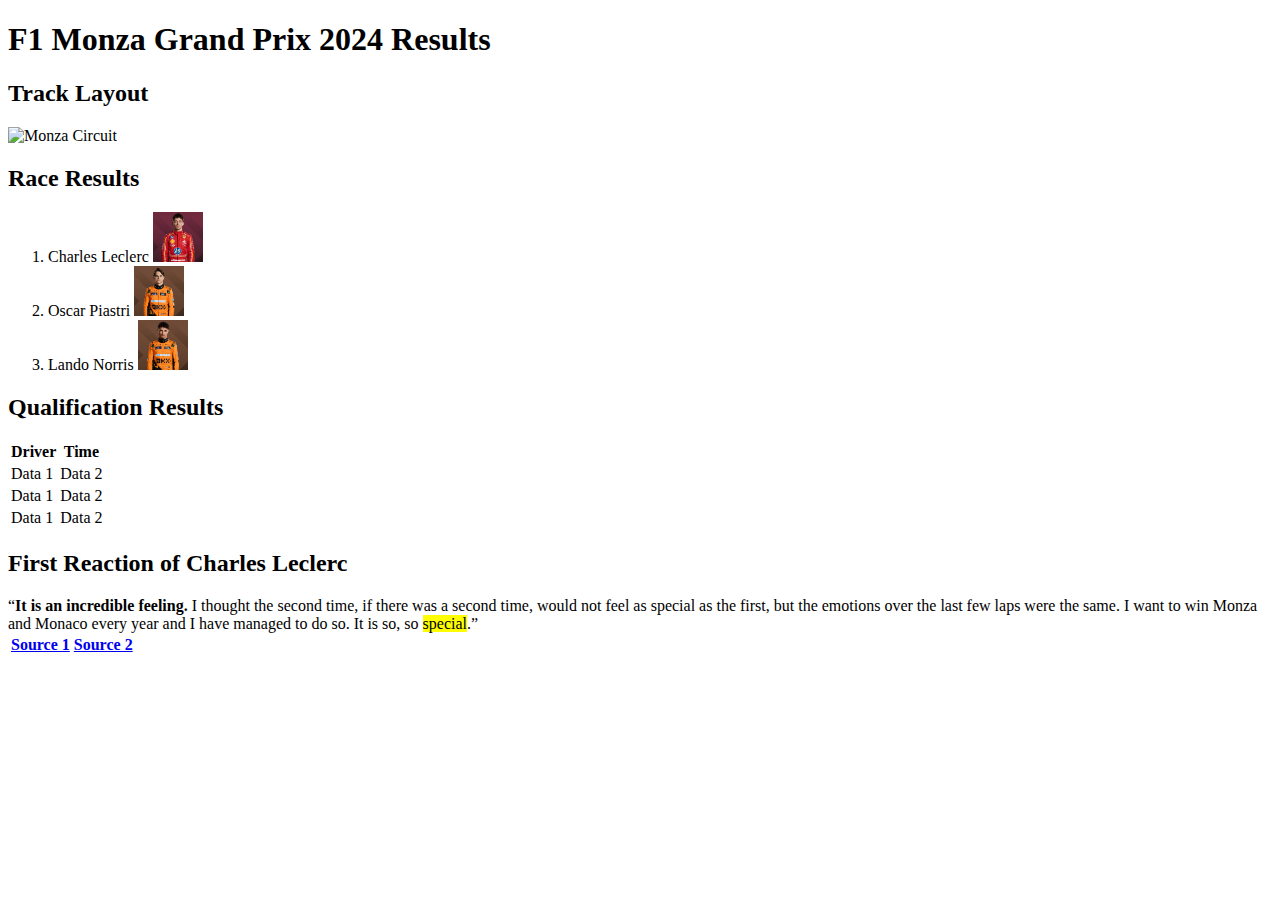
==== index.html @ 39e4c464 "Update index.html" ====
<!DOCTYPE html>
<html>
    <head>
        <title>F1 Monza Results </title>
        <h1><b>F1 Monza Grand Prix 2024 Results</b></h1>
    </head>

    <body>
        <h2>Track Layout</h2>
        
        <img src="Italy.png" alt="Monza Circuit" width="500">
        
        <h2>Race Results</h2>
        
        <ol>
            <li>Charles Leclerc <img src="leclerc.avif" alt="Charles Leclerc" width="50"></li>
            <li>Oscar Piastri <img src="piastri.avif" alt="Ocsar Piastri" width="50"></li>
            <li>Lando Norris <img src="norris.avif" alt="Lando Norris" width="50"></li>
        </ol>
        
        <h2>Qualification Results</h2>

        <table>
            <tr>
                <th>Driver</th>
                <th>Time</th>
            </tr>
            <tr>
                <td>Data 1</td>
                <td>Data 2</td>
            </tr>
            <tr>
                <td>Data 1</td>
                <td>Data 2</td>
            </tr>
            <tr>
                <td>Data 1</td>
                <td>Data 2</td>
            </tr>
        </table>

        <h2>First Reaction of Charles Leclerc</h2>
        “<strong>It is an incredible feeling.</strong> I thought the second time, if there was a second time, would not feel as special as the first, but the emotions over the last few laps were the same. I want to win Monza and Monaco every year and I have managed to do so. It is so, so <mark>special</mark>.”
        
        <table>
            <tr>
                <th><a href="https://www.formula1.com/en/results/2024/races/1244/italy/race-result">Source 1</a></th>
                <th><a href="https://scuderiafans.com/charles-leclerc-first-reaction-to-f1-monza-win-it-feels-so-so-special/">Source 2</a></th>
            </tr>
            
        </table>

        
       
        
    </body>

</html>
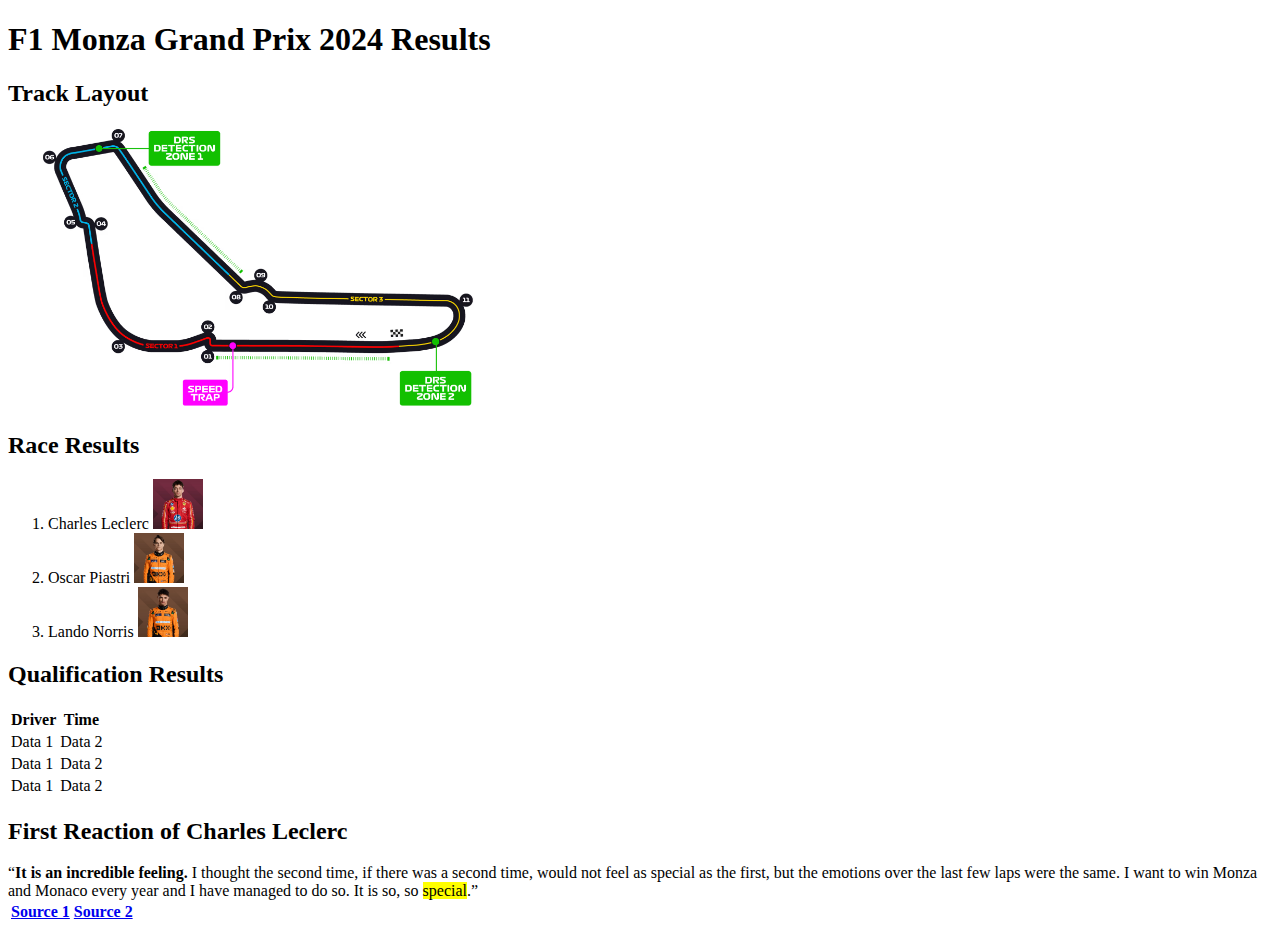
==== commit 53d13de9: "Update index.html" ====
--- a/index.html
+++ b/index.html
@@ -8,7 +8,7 @@
     <body>
         <h2>Track Layout</h2>
         
-        <img src="Italy.png" alt="Monza Circuit" width="500">
+        <img src="Italy_Circuit.avif" alt="Monza Circuit" width="500">
         
         <h2>Race Results</h2>
         
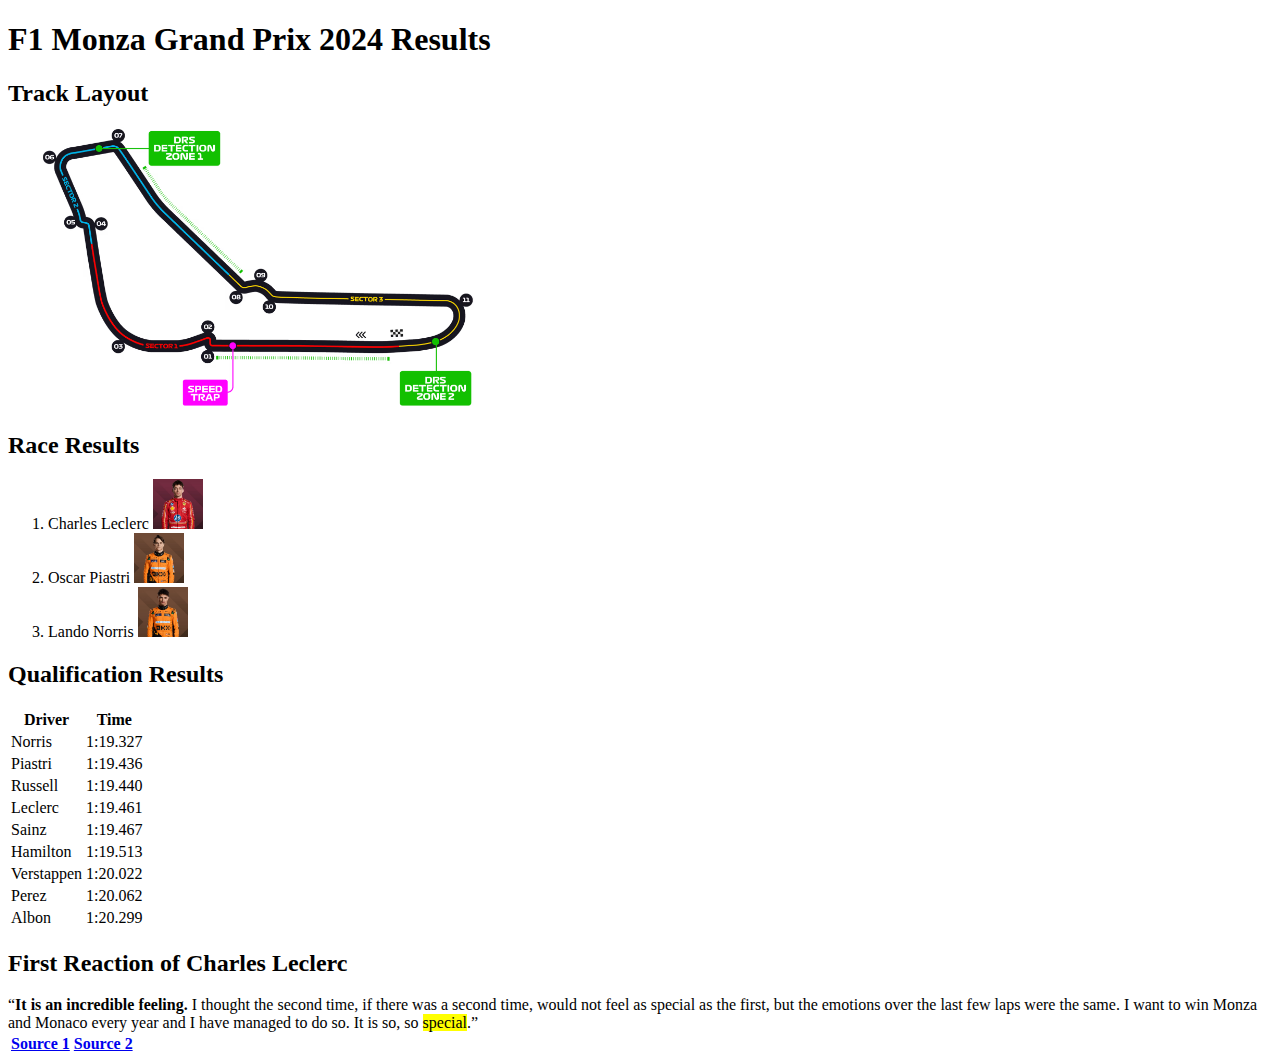
==== commit 4dc98c72: "Update index.html" ====
--- a/index.html
+++ b/index.html
@@ -26,16 +26,40 @@
                 <th>Time</th>
             </tr>
             <tr>
-                <td>Data 1</td>
-                <td>Data 2</td>
+                <td>Norris</td>
+                <td>1:19.327</td>
             </tr>
             <tr>
-                <td>Data 1</td>
-                <td>Data 2</td>
+                <td>Piastri</td>
+                <td>1:19.436</td>
             </tr>
             <tr>
-                <td>Data 1</td>
-                <td>Data 2</td>
+                <td>Russell</td>
+                <td>1:19.440</td>
+            </tr>
+            </tr>
+                <td>Leclerc</td>
+                <td>1:19.461</td>
+            </tr>
+            </tr>
+                <td>Sainz</td>
+                <td>1:19.467<td>
+            </tr>
+            </tr>
+                <td>Hamilton</td>
+                <td>1:19.513</td>
+            </tr>
+            </tr>
+                <td>Verstappen</td>
+                <td>1:20.022</td>
+            </tr>
+            </tr>
+                <td>Perez</td>
+                <td>1:20.062</td>
+            </tr>
+            </tr>
+                <td>Albon</td>
+                <td>1:20.299</td>
             </tr>
         </table>
 
@@ -49,11 +73,7 @@
             </tr>
             
         </table>
-
-        
-       
-        
-    </body>
+     </body>
 
 </html>
 
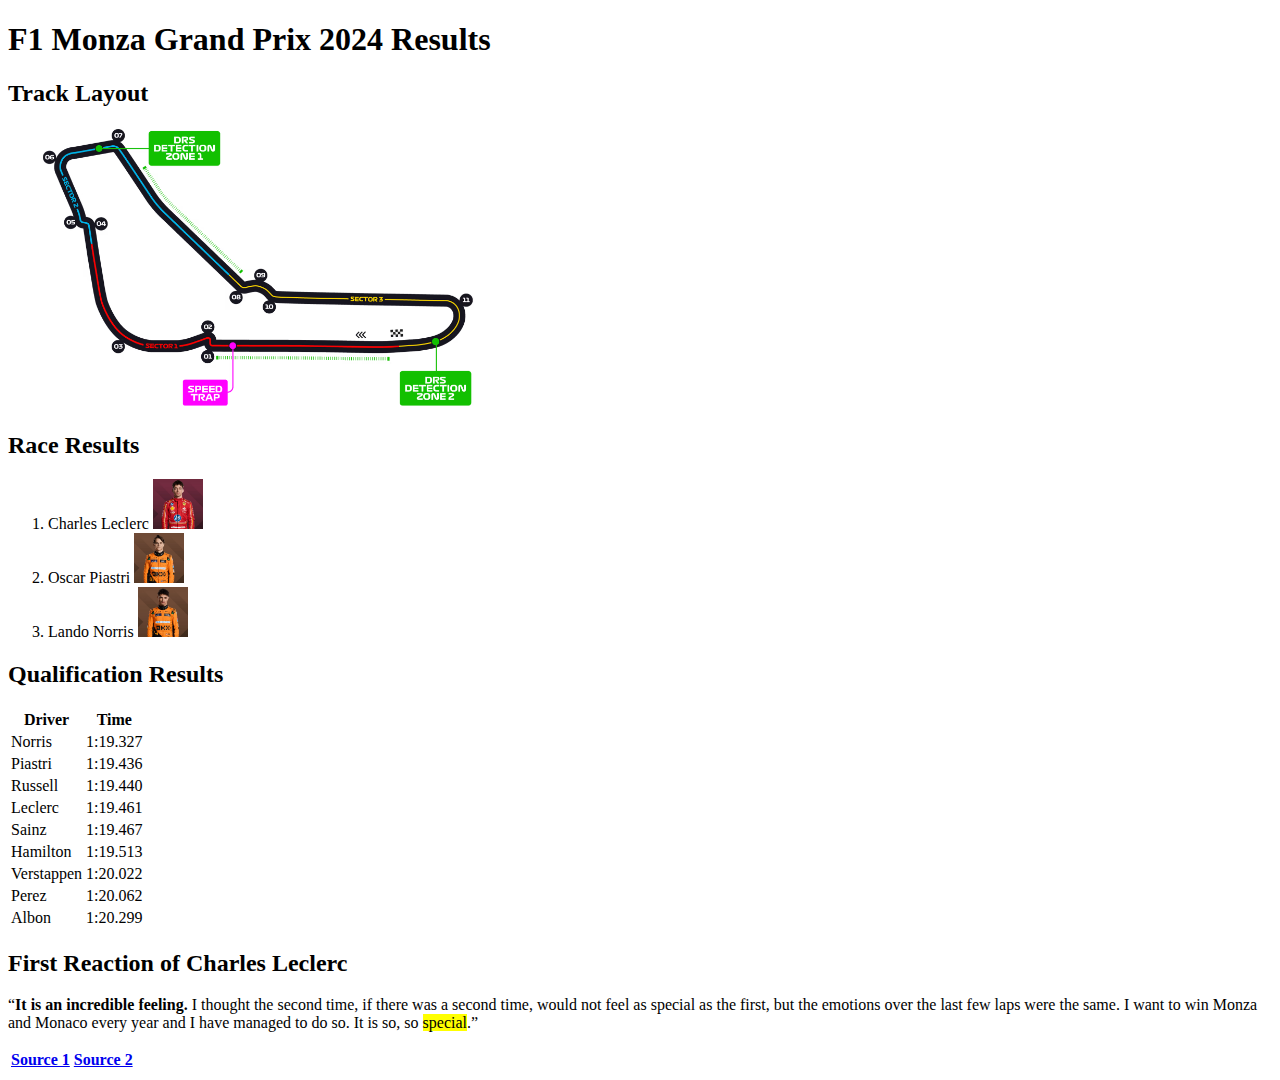
==== commit 38988e98: "Update index.html" ====
--- a/index.html
+++ b/index.html
@@ -1,79 +1,73 @@
 <!DOCTYPE html>
 <html>
-    <head>
-        <title>F1 Monza Results </title>
-        <h1><b>F1 Monza Grand Prix 2024 Results</b></h1>
-    </head>
+<head>
+    <title>F1 Monza Results</title>
+</head>
+<body>
+    <h1><b>F1 Monza Grand Prix 2024 Results</b></h1>
 
-    <body>
-        <h2>Track Layout</h2>
-        
-        <img src="Italy_Circuit.avif" alt="Monza Circuit" width="500">
-        
-        <h2>Race Results</h2>
-        
-        <ol>
-            <li>Charles Leclerc <img src="leclerc.avif" alt="Charles Leclerc" width="50"></li>
-            <li>Oscar Piastri <img src="piastri.avif" alt="Ocsar Piastri" width="50"></li>
-            <li>Lando Norris <img src="norris.avif" alt="Lando Norris" width="50"></li>
-        </ol>
-        
-        <h2>Qualification Results</h2>
+    <h2>Track Layout</h2>
+    <img src="Italy_Circuit.avif" alt="Monza Circuit" width="500">
 
-        <table>
-            <tr>
-                <th>Driver</th>
-                <th>Time</th>
-            </tr>
-            <tr>
-                <td>Norris</td>
-                <td>1:19.327</td>
-            </tr>
-            <tr>
-                <td>Piastri</td>
-                <td>1:19.436</td>
-            </tr>
-            <tr>
-                <td>Russell</td>
-                <td>1:19.440</td>
-            </tr>
-            </tr>
-                <td>Leclerc</td>
-                <td>1:19.461</td>
-            </tr>
-            </tr>
-                <td>Sainz</td>
-                <td>1:19.467<td>
-            </tr>
-            </tr>
-                <td>Hamilton</td>
-                <td>1:19.513</td>
-            </tr>
-            </tr>
-                <td>Verstappen</td>
-                <td>1:20.022</td>
-            </tr>
-            </tr>
-                <td>Perez</td>
-                <td>1:20.062</td>
-            </tr>
-            </tr>
-                <td>Albon</td>
-                <td>1:20.299</td>
-            </tr>
-        </table>
+    <h2>Race Results</h2>
+    <ol>
+        <li>Charles Leclerc <img src="leclerc.avif" alt="Charles Leclerc" width="50"></li>
+        <li>Oscar Piastri <img src="piastri.avif" alt="Oscar Piastri" width="50"></li>
+        <li>Lando Norris <img src="norris.avif" alt="Lando Norris" width="50"></li>
+    </ol>
 
-        <h2>First Reaction of Charles Leclerc</h2>
-        “<strong>It is an incredible feeling.</strong> I thought the second time, if there was a second time, would not feel as special as the first, but the emotions over the last few laps were the same. I want to win Monza and Monaco every year and I have managed to do so. It is so, so <mark>special</mark>.”
-        
-        <table>
-            <tr>
-                <th><a href="https://www.formula1.com/en/results/2024/races/1244/italy/race-result">Source 1</a></th>
-                <th><a href="https://scuderiafans.com/charles-leclerc-first-reaction-to-f1-monza-win-it-feels-so-so-special/">Source 2</a></th>
-            </tr>
-            
-        </table>
-     </body>
+    <h2>Qualification Results</h2>
+    <table>
+        <tr>
+            <th>Driver</th>
+            <th>Time</th>
+        </tr>
+        <tr>
+            <td>Norris</td>
+            <td>1:19.327</td>
+        </tr>
+        <tr>
+            <td>Piastri</td>
+            <td>1:19.436</td>
+        </tr>
+        <tr>
+            <td>Russell</td>
+            <td>1:19.440</td>
+        </tr>
+        <tr>
+            <td>Leclerc</td>
+            <td>1:19.461</td>
+        </tr>
+        <tr>
+            <td>Sainz</td>
+            <td>1:19.467</td>
+        </tr>
+        <tr>
+            <td>Hamilton</td>
+            <td>1:19.513</td>
+        </tr>
+        <tr>
+            <td>Verstappen</td>
+            <td>1:20.022</td>
+        </tr>
+        <tr>
+            <td>Perez</td>
+            <td>1:20.062</td>
+        </tr>
+        <tr>
+            <td>Albon</td>
+            <td>1:20.299</td>
+        </tr>
+    </table>
 
+    <h2>First Reaction of Charles Leclerc</h2>
+    <p>“<strong>It is an incredible feeling.</strong> I thought the second time, if there was a second time, would not feel as special as the first, but the emotions over the last few laps were the same. I want to win Monza and Monaco every year and I have managed to do so. It is so, so <mark>special</mark>.”</p>
+
+    <table>
+        <tr>
+            <th><a href="https://www.formula1.com/en/results/2024/races/1244/italy/race-result">Source 1</a></th>
+            <th><a href="https://scuderiafans.com/charles-leclerc-first-reaction-to-f1-monza-win-it-feels-so-so-special/">Source 2</a></th>
+        </tr>
+    </table>
+</body>
 </html>
-
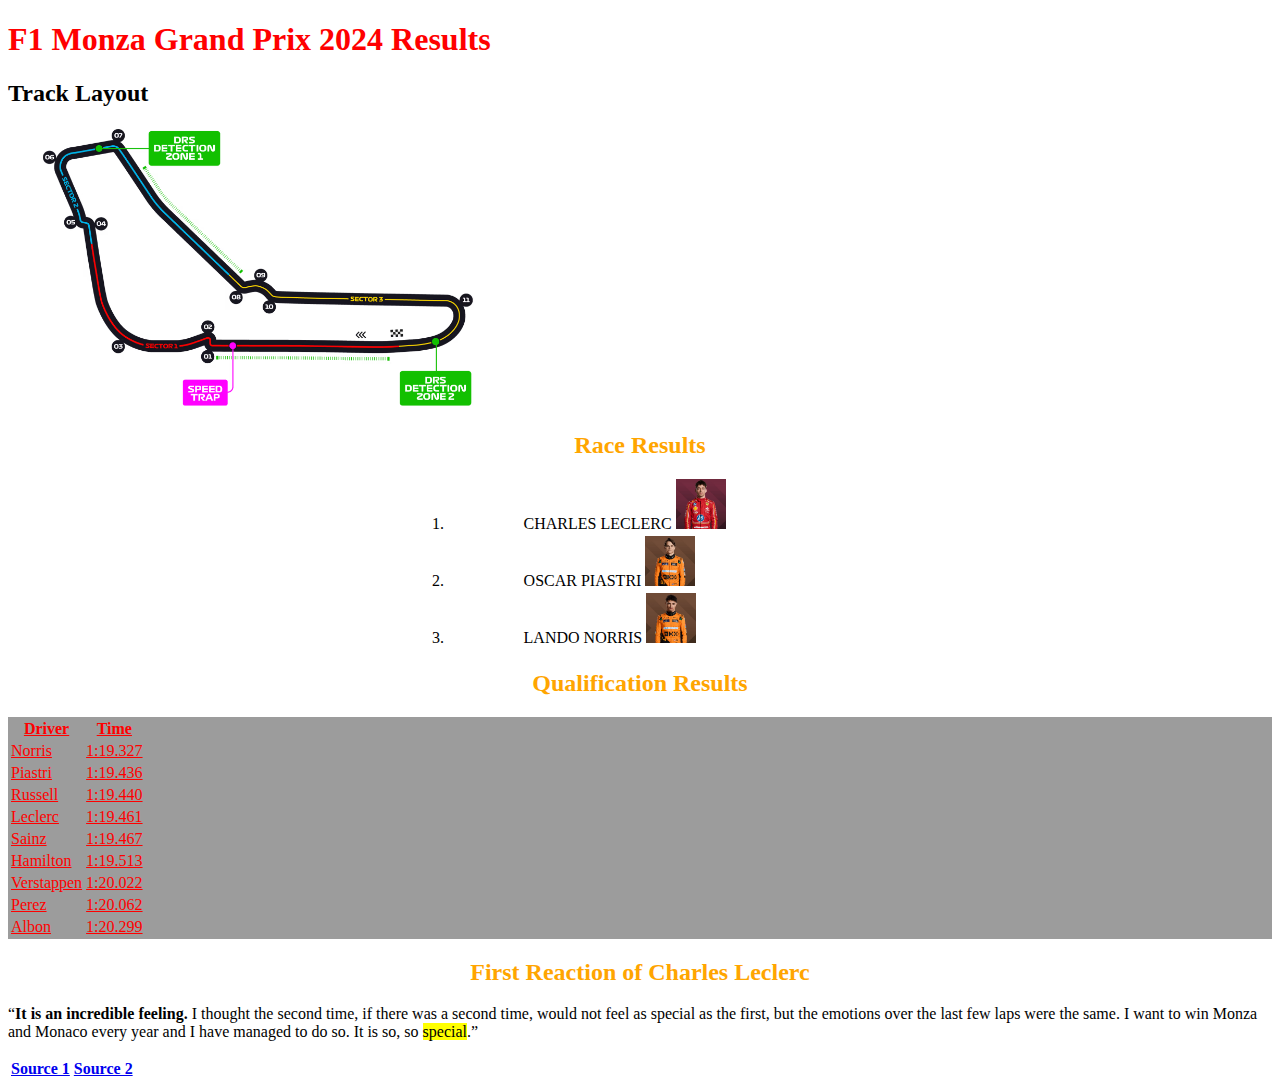
==== commit 3752f458: "update1" ====
--- a/index.html
+++ b/index.html
@@ -2,6 +2,7 @@
 <html>
 <head>
     <title>F1 Monza Results</title>
+    <link rel="stylesheet" type="text/css" href="style.css"/>
 </head>
 <body>
     <h1><b>F1 Monza Grand Prix 2024 Results</b></h1>
@@ -9,58 +10,62 @@
     <h2>Track Layout</h2>
     <img src="Italy_Circuit.avif" alt="Monza Circuit" width="500">
 
-    <h2>Race Results</h2>
-    <ol>
-        <li>Charles Leclerc <img src="leclerc.avif" alt="Charles Leclerc" width="50"></li>
-        <li>Oscar Piastri <img src="piastri.avif" alt="Oscar Piastri" width="50"></li>
-        <li>Lando Norris <img src="norris.avif" alt="Lando Norris" width="50"></li>
-    </ol>
+    <h2 id="heading_2">Race Results</h2>
+        <div class="table_2">
+            <ol>
+                <li class="li">Charles Leclerc <img src="leclerc.avif" alt="Charles Leclerc" width="50"></li>
+                <li class="li">Oscar Piastri <img src="piastri.avif" alt="Oscar Piastri" width="50"></li>
+                <li class="li">Lando Norris <img src="norris.avif" alt="Lando Norris" width="50"></li>
+            </ol>
+        </div>
+    <h2 id="heading_2">Qualification Results</h2>
+    <div class="table">
+        <table>
+            </tr>
+                <th>Driver</th>
+                <th>Time</th>
+            </tr>
+            <tr>
+                <td>Norris</td>
+                <td>1:19.327</td>
+            </tr>
+            <tr>
+                <td>Piastri</td>
+                <td>1:19.436</td>
+            </tr>
+            <tr>
+                <td>Russell</td>
+                <td>1:19.440</td>
+            </tr>
+            <tr>
+                <td>Leclerc</td>
+                <td>1:19.461</td>
+            </tr>
+            <tr>
+                <td>Sainz</td>
+                <td>1:19.467</td>
+            </tr>
+            <tr>
+                <td>Hamilton</td>
+                <td>1:19.513</td>
+            </tr>
+            <tr>
+                <td>Verstappen</td>
+                <td>1:20.022</td>
+            </tr>
+            <tr>
+                <td>Perez</td>
+                <td>1:20.062</td>
+            </tr>
+            <tr>
+                <td>Albon</td>
+                <td>1:20.299</td>
+            </tr>
+        </table>
+    </div>
+        
 
-    <h2>Qualification Results</h2>
-    <table>
-        <tr>
-            <th>Driver</th>
-            <th>Time</th>
-        </tr>
-        <tr>
-            <td>Norris</td>
-            <td>1:19.327</td>
-        </tr>
-        <tr>
-            <td>Piastri</td>
-            <td>1:19.436</td>
-        </tr>
-        <tr>
-            <td>Russell</td>
-            <td>1:19.440</td>
-        </tr>
-        <tr>
-            <td>Leclerc</td>
-            <td>1:19.461</td>
-        </tr>
-        <tr>
-            <td>Sainz</td>
-            <td>1:19.467</td>
-        </tr>
-        <tr>
-            <td>Hamilton</td>
-            <td>1:19.513</td>
-        </tr>
-        <tr>
-            <td>Verstappen</td>
-            <td>1:20.022</td>
-        </tr>
-        <tr>
-            <td>Perez</td>
-            <td>1:20.062</td>
-        </tr>
-        <tr>
-            <td>Albon</td>
-            <td>1:20.299</td>
-        </tr>
-    </table>
-
-    <h2>First Reaction of Charles Leclerc</h2>
+    <h2 id="heading_2">First Reaction of Charles Leclerc</h2>
     <p>“<strong>It is an incredible feeling.</strong> I thought the second time, if there was a second time, would not feel as special as the first, but the emotions over the last few laps were the same. I want to win Monza and Monaco every year and I have managed to do so. It is so, so <mark>special</mark>.”</p>
 
     <table>
--- a/style.css
+++ b/style.css
@@ -0,0 +1,22 @@
+h1 { color: red; }
+.table { color: red; 
+        background-color: rgba(0, 0, 0, 0.39); 
+        font: italic; 
+        text-decoration: underline;     
+        }
+#heading_2 {color: orange;
+            text-align: center;
+            }
+.table_2 {text-transform: uppercase;
+          text-indent: 2cm;
+          line-height: 150%;
+          margin-left: 400px;
+          padding-right: 5%;
+          
+        }
+
+p {border: 1cm;
+    border-color: black;
+    }
+
+    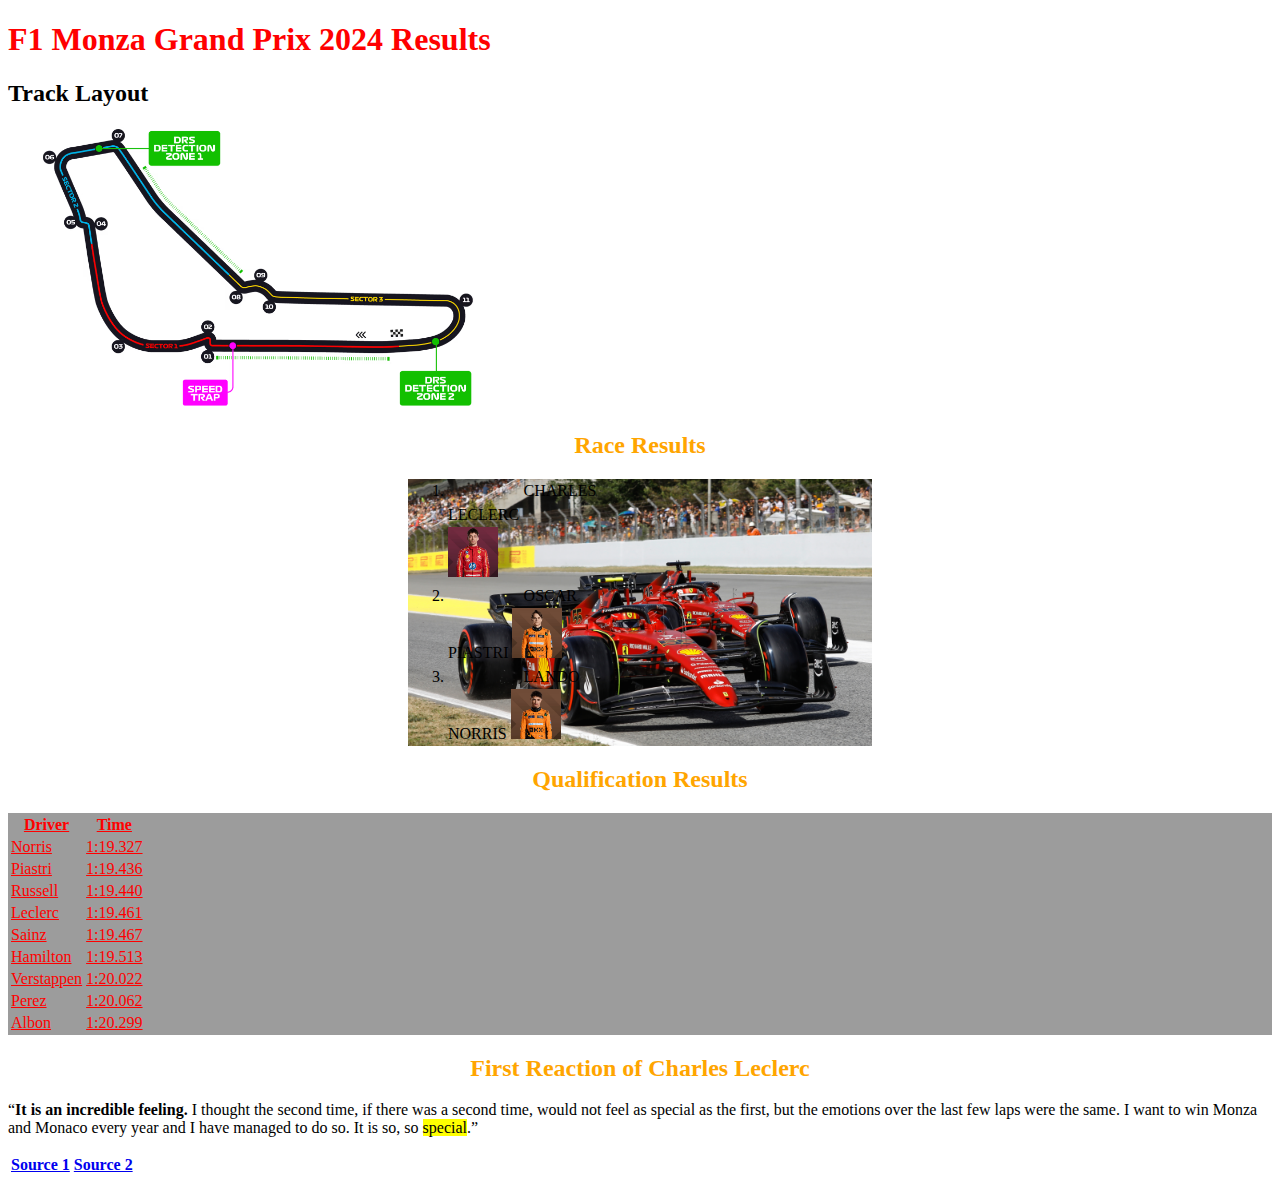
==== commit c25f66c1: "update3" ====
--- a/index.html
+++ b/index.html
@@ -6,6 +6,7 @@
 </head>
 <body>
     <h1><b>F1 Monza Grand Prix 2024 Results</b></h1>
+    
 
     <h2>Track Layout</h2>
     <img src="Italy_Circuit.avif" alt="Monza Circuit" width="500">
--- a/style.css
+++ b/style.css
@@ -1,6 +1,6 @@
-h1 { color: red; }
+h1 { color: red; border: 1cm;}
 .table { color: red; 
-        background-color: rgba(0, 0, 0, 0.39); 
+        background: rgba(0, 0, 0, 0.39); 
         font: italic; 
         text-decoration: underline;     
         }
@@ -11,12 +11,14 @@
           text-indent: 2cm;
           line-height: 150%;
           margin-left: 400px;
-          padding-right: 5%;
-          
+          margin-right: 400px;
+          padding-right: 300px;
+          background: url(f1.jpg);
+          background-size: 500px;
+          background-color: rgba(0, 0, 0, 0.5);
+
         }
 
-p {border: 1cm;
-    border-color: black;
-    }
+
 
     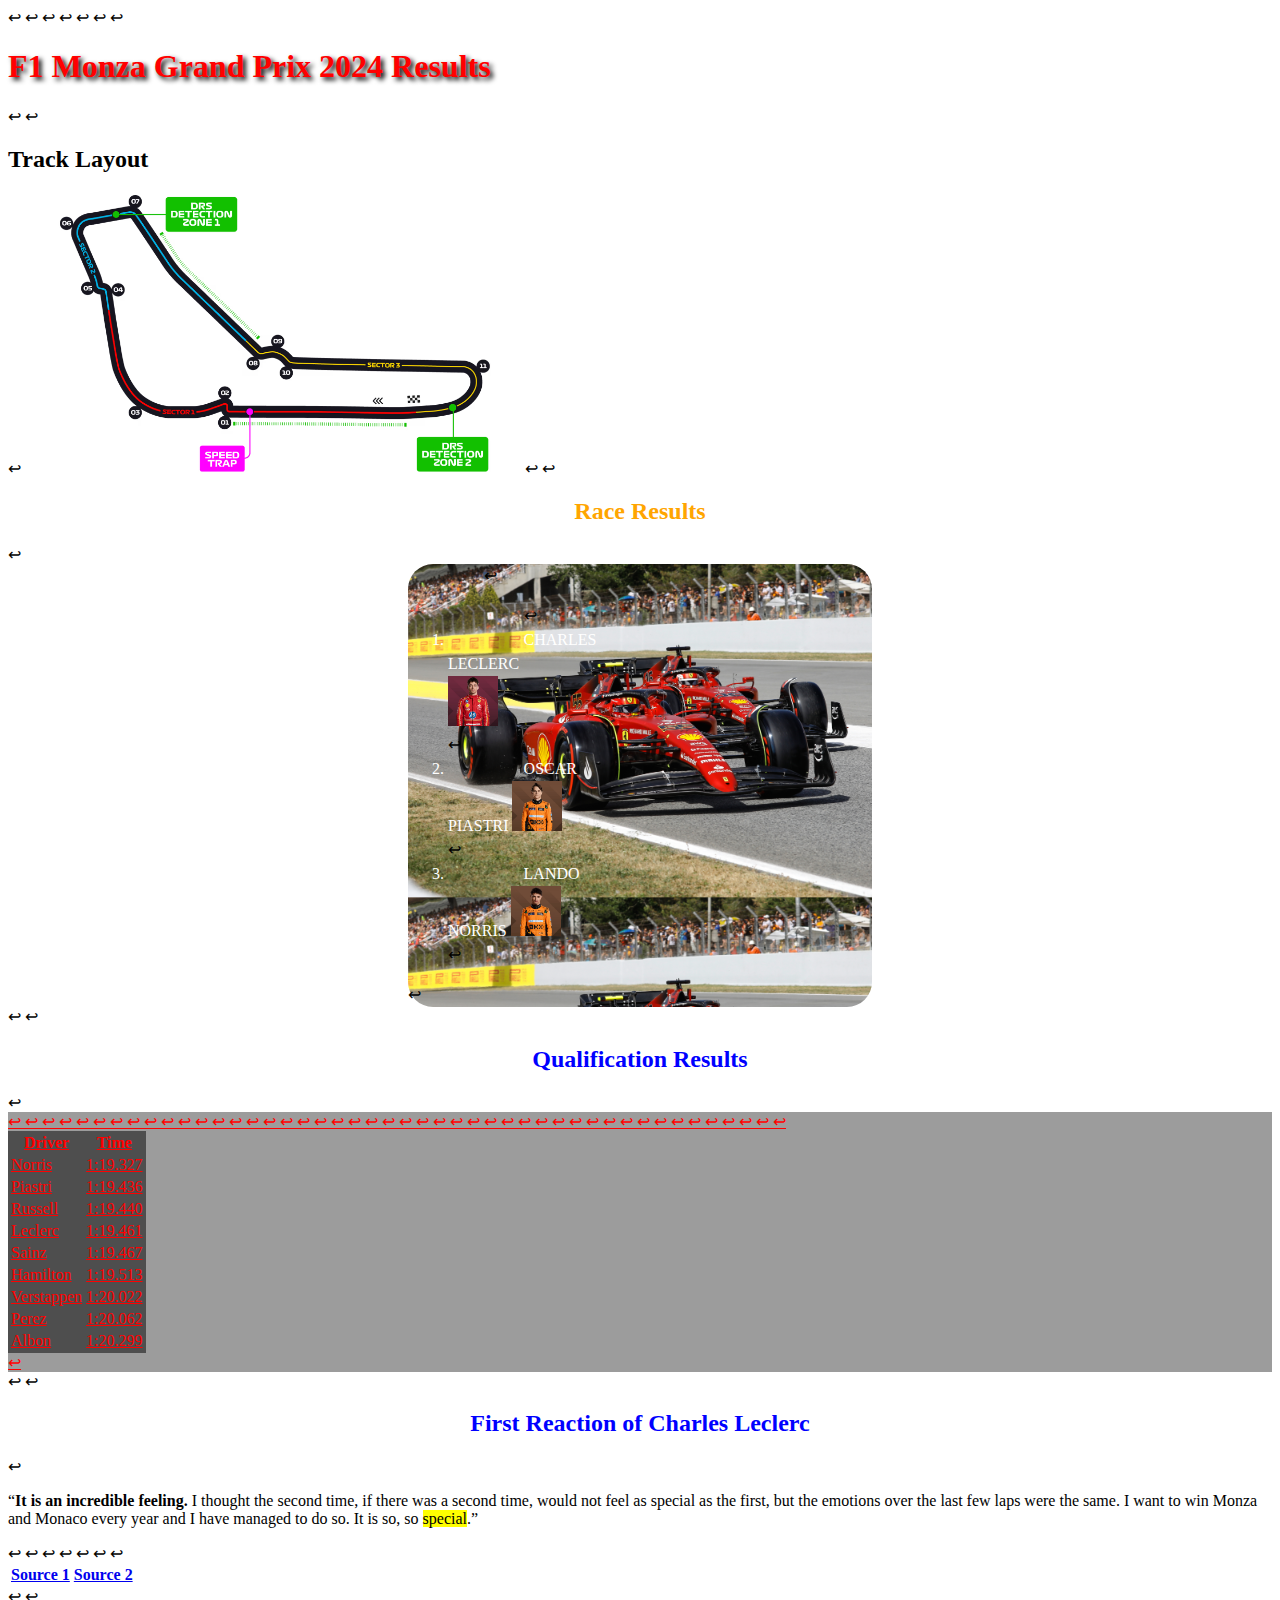
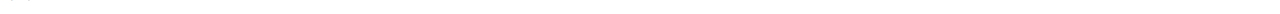
==== commit 18709120: "update5" ====
--- a/index.html
+++ b/index.html
@@ -1,79 +1,82 @@
-<!DOCTYPE html>
-<html>
-<head>
-    <title>F1 Monza Results</title>
-    <link rel="stylesheet" type="text/css" href="style.css"/>
-</head>
-<body>
-    <h1><b>F1 Monza Grand Prix 2024 Results</b></h1>
-    
-
-    <h2>Track Layout</h2>
-    <img src="Italy_Circuit.avif" alt="Monza Circuit" width="500">
-
-    <h2 id="heading_2">Race Results</h2>
-        <div class="table_2">
-            <ol>
-                <li class="li">Charles Leclerc <img src="leclerc.avif" alt="Charles Leclerc" width="50"></li>
-                <li class="li">Oscar Piastri <img src="piastri.avif" alt="Oscar Piastri" width="50"></li>
-                <li class="li">Lando Norris <img src="norris.avif" alt="Lando Norris" width="50"></li>
-            </ol>
-        </div>
-    <h2 id="heading_2">Qualification Results</h2>
-    <div class="table">
-        <table>
-            </tr>
-                <th>Driver</th>
-                <th>Time</th>
-            </tr>
-            <tr>
-                <td>Norris</td>
-                <td>1:19.327</td>
-            </tr>
-            <tr>
-                <td>Piastri</td>
-                <td>1:19.436</td>
-            </tr>
-            <tr>
-                <td>Russell</td>
-                <td>1:19.440</td>
-            </tr>
-            <tr>
-                <td>Leclerc</td>
-                <td>1:19.461</td>
-            </tr>
-            <tr>
-                <td>Sainz</td>
-                <td>1:19.467</td>
-            </tr>
-            <tr>
-                <td>Hamilton</td>
-                <td>1:19.513</td>
-            </tr>
-            <tr>
-                <td>Verstappen</td>
-                <td>1:20.022</td>
-            </tr>
-            <tr>
-                <td>Perez</td>
-                <td>1:20.062</td>
-            </tr>
-            <tr>
-                <td>Albon</td>
-                <td>1:20.299</td>
-            </tr>
-        </table>
-    </div>
-        
-
-    <h2 id="heading_2">First Reaction of Charles Leclerc</h2>
-    <p>“<strong>It is an incredible feeling.</strong> I thought the second time, if there was a second time, would not feel as special as the first, but the emotions over the last few laps were the same. I want to win Monza and Monaco every year and I have managed to do so. It is so, so <mark>special</mark>.”</p>
-
-    <table>
-        <tr>
-            <th><a href="https://www.formula1.com/en/results/2024/races/1244/italy/race-result">Source 1</a></th>
-            <th><a href="https://scuderiafans.com/charles-leclerc-first-reaction-to-f1-monza-win-it-feels-so-so-special/">Source 2</a></th>
-        </tr>
-    </table>
-</body>
-</html>
+<!DOCTYPE html>↩
+<html>↩
+<head>↩
+    <title>F1 Monza Results</title>↩
+    <link rel="stylesheet" type="text/css" href="style.css"/>↩
+</head>↩
+<body>↩
+    <h1><b>F1 Monza Grand Prix 2024 Results</b></h1>↩
+↩
+    <h2>Track Layout</h2>↩
+    <img src="Italy_Circuit.avif" alt="Monza Circuit" width="500">↩
+↩
+    <h2 id="heading_2">Race Results</h2>↩
+    <div class="table_2">↩
+        <ol>↩
+            <li class="li">Charles Leclerc <img src="leclerc.avif" alt="Charles Leclerc" width="50"></li>↩
+            <li class="li">Oscar Piastri <img src="piastri.avif" alt="Oscar Piastri" width="50"></li>↩
+            <li class="li">Lando Norris <img src="norris.avif" alt="Lando Norris" width="50"></li>↩
+        </ol>↩
+    </div>↩
+↩
+    <h2 id="heading_3">Qualification Results</h2>↩
+    <div class="table">↩
+        <table>↩
+            <thead>↩
+                <tr>↩
+                    <th>Driver</th>↩
+                    <th>Time</th>↩
+                </tr>↩
+            </thead>↩
+            <tbody>↩
+                <tr>↩
+                    <td>Norris</td>↩
+                    <td>1:19.327</td>↩
+                </tr>↩
+                <tr>↩
+                    <td>Piastri</td>↩
+                    <td>1:19.436</td>↩
+                </tr>↩
+                <tr>↩
+                    <td>Russell</td>↩
+                    <td>1:19.440</td>↩
+                </tr>↩
+                <tr>↩
+                    <td>Leclerc</td>↩
+                    <td>1:19.461</td>↩
+                </tr>↩
+                <tr>↩
+                    <td>Sainz</td>↩
+                    <td>1:19.467</td>↩
+                </tr>↩
+                <tr>↩
+                    <td>Hamilton</td>↩
+                    <td>1:19.513</td>↩
+                </tr>↩
+                <tr>↩
+                    <td>Verstappen</td>↩
+                    <td>1:20.022</td>↩
+                </tr>↩
+                <tr>↩
+                    <td>Perez</td>↩
+                    <td>1:20.062</td>↩
+                </tr>↩
+                <tr>↩
+                    <td>Albon</td>↩
+                    <td>1:20.299</td>↩
+                </tr>↩
+            </tbody>↩
+        </table>↩
+    </div>↩
+↩
+    <h2 id="heading_4">First Reaction of Charles Leclerc</h2>↩
+    <p>“<strong>It is an incredible feeling.</strong> I thought the second time, if there was a second time, would not feel as special as the first, but the emotions over the last few laps were the same. I want to win Monza and Monaco every year and I have managed to do so. It is so, so <mark>special</mark>.”</p>↩
+↩
+    <table>↩
+        <tr>↩
+            <th><a href="https://www.formula1.com/en/results/2024/races/1244/italy/race-result">Source 1</a></th>↩
+            <th><a href="https://scuderiafans.com/charles-leclerc-first-reaction-to-f1-monza-win-it-feels-so-so-special/">Source 2</a></th>↩
+        </tr>↩
+    </table>↩
+</body>↩
+</html>--- a/style.css
+++ b/style.css
@@ -1,12 +1,20 @@
-h1 { color: red; border: 1cm;}
+h1 { color: red; border: 1cm; text-shadow: 3px 3px 5px black;}
+
 .table { color: red; 
         background: rgba(0, 0, 0, 0.39); 
         font: italic; 
         text-decoration: underline;     
         }
+.table > th {background: rgb(255, 0, 0)}
 #heading_2 {color: orange;
             text-align: center;
             }
+#heading_3 {color: blue;       
+            text-align: center;
+           }
+#heading_4 {color: blue;
+            text-align: center;
+           }
 .table_2 {text-transform: uppercase;
           text-indent: 2cm;
           line-height: 150%;
@@ -14,11 +22,29 @@
           margin-right: 400px;
           padding-right: 300px;
           background: url(f1.jpg);
+          border-radius: 25px;
           background-size: 500px;
           background-color: rgba(0, 0, 0, 0.5);
 
         }
 
+.table_2:hover {text-transform: uppercase;
+        text-indent: 2cm;
+        line-height: 150%;
+        margin-left: 400px;
+        margin-right: 400px;
+        padding-right: 300px;;
+        background: url(f1.jpg);
+        background-size: 50px;
+        background-color: rgba(255, 255, 255, 0.5);
+        transform: rotateX(180deg);
+}
 
+        
+div table{background-color: rgba(0, 0, 0, 0.5)}
+.li {
+    color:white;
+    text-align: left;
+    }
 
     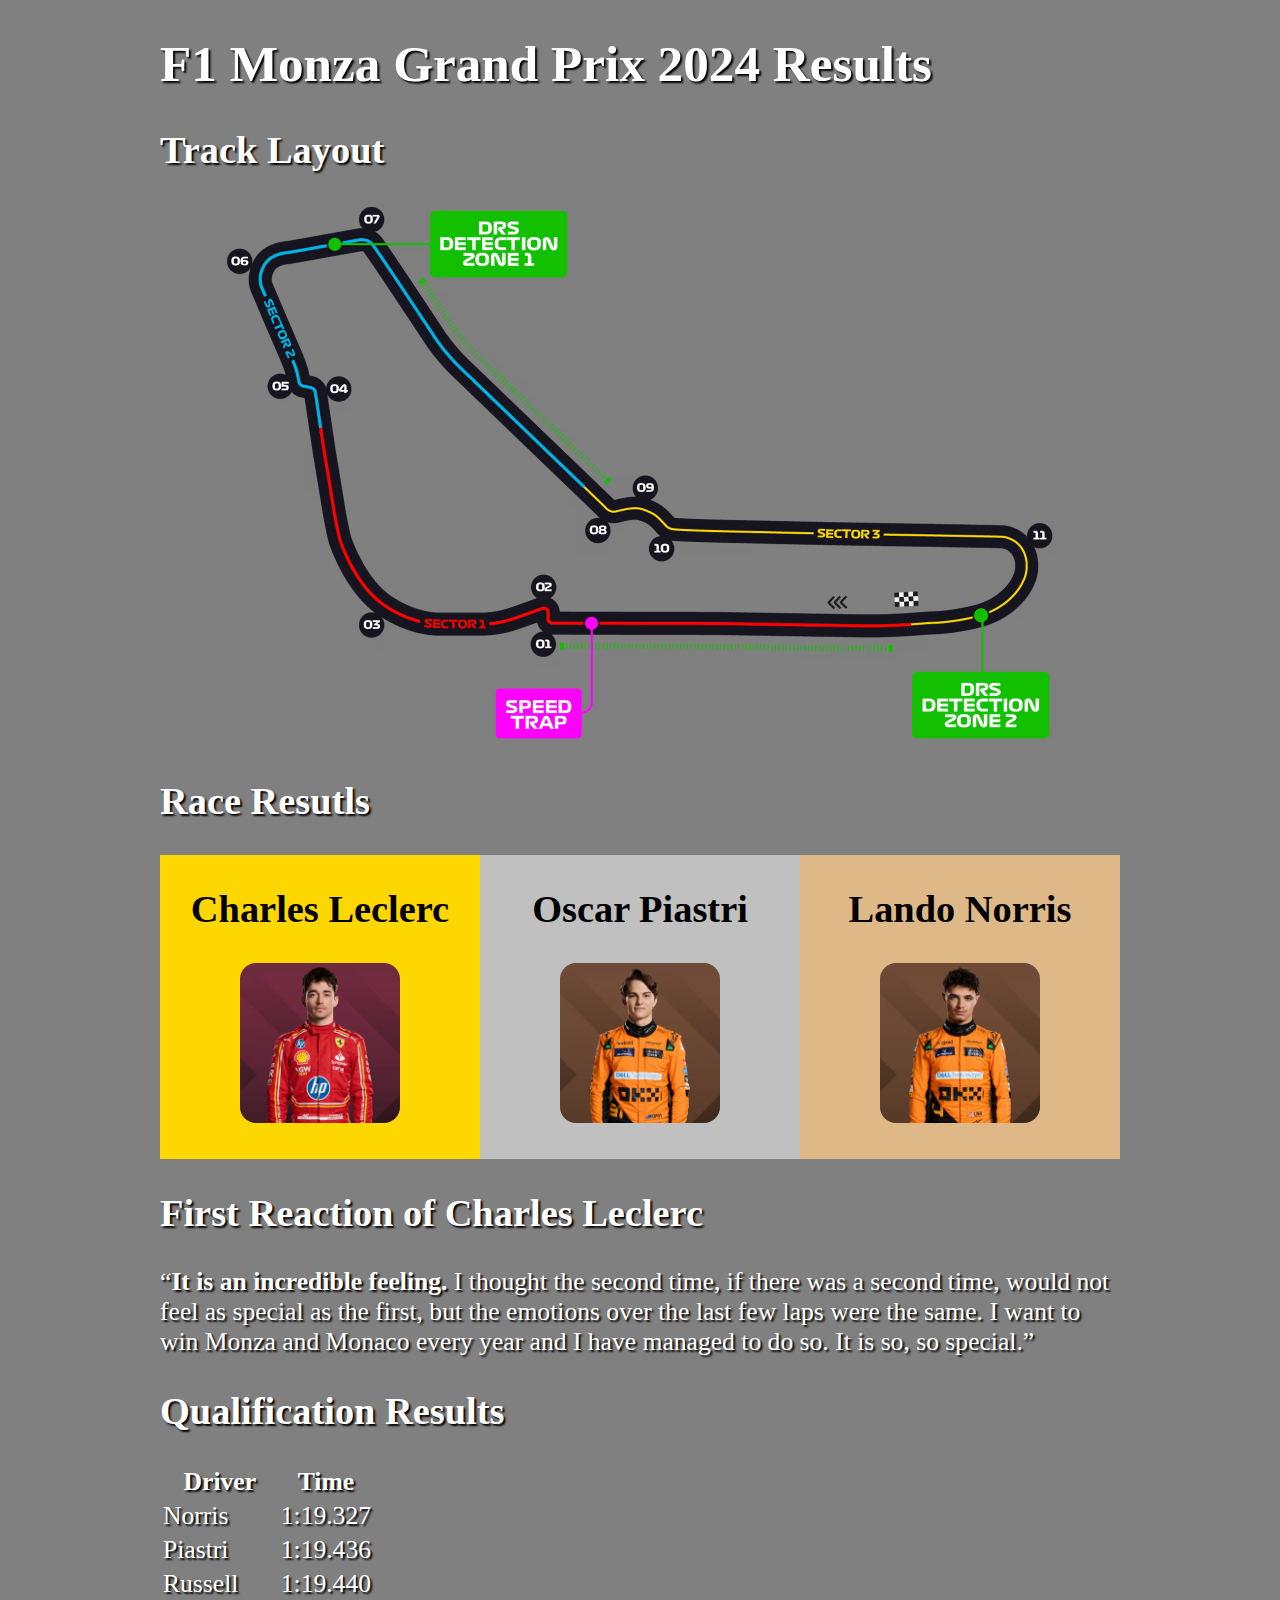
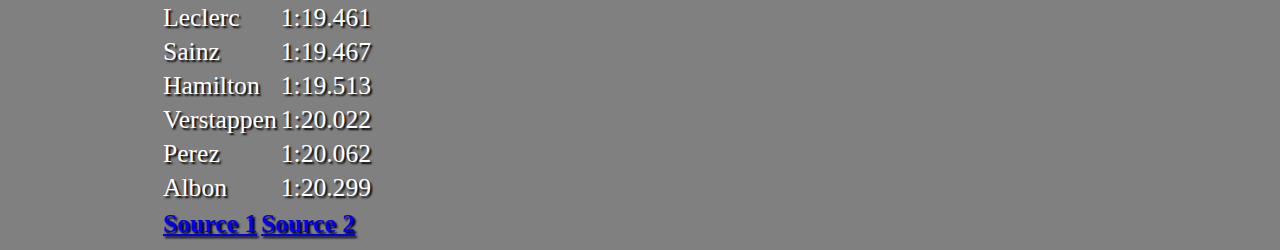
==== commit 975b9753: "update6-rework" ====
--- a/index.html
+++ b/index.html
@@ -1,82 +1,101 @@
-<!DOCTYPE html>↩
-<html>↩
-<head>↩
-    <title>F1 Monza Results</title>↩
-    <link rel="stylesheet" type="text/css" href="style.css"/>↩
-</head>↩
-<body>↩
-    <h1><b>F1 Monza Grand Prix 2024 Results</b></h1>↩
-↩
-    <h2>Track Layout</h2>↩
-    <img src="Italy_Circuit.avif" alt="Monza Circuit" width="500">↩
-↩
-    <h2 id="heading_2">Race Results</h2>↩
-    <div class="table_2">↩
-        <ol>↩
-            <li class="li">Charles Leclerc <img src="leclerc.avif" alt="Charles Leclerc" width="50"></li>↩
-            <li class="li">Oscar Piastri <img src="piastri.avif" alt="Oscar Piastri" width="50"></li>↩
-            <li class="li">Lando Norris <img src="norris.avif" alt="Lando Norris" width="50"></li>↩
-        </ol>↩
-    </div>↩
-↩
-    <h2 id="heading_3">Qualification Results</h2>↩
-    <div class="table">↩
-        <table>↩
-            <thead>↩
-                <tr>↩
-                    <th>Driver</th>↩
-                    <th>Time</th>↩
-                </tr>↩
-            </thead>↩
-            <tbody>↩
-                <tr>↩
-                    <td>Norris</td>↩
-                    <td>1:19.327</td>↩
-                </tr>↩
-                <tr>↩
-                    <td>Piastri</td>↩
-                    <td>1:19.436</td>↩
-                </tr>↩
-                <tr>↩
-                    <td>Russell</td>↩
-                    <td>1:19.440</td>↩
-                </tr>↩
-                <tr>↩
-                    <td>Leclerc</td>↩
-                    <td>1:19.461</td>↩
-                </tr>↩
-                <tr>↩
-                    <td>Sainz</td>↩
-                    <td>1:19.467</td>↩
-                </tr>↩
-                <tr>↩
-                    <td>Hamilton</td>↩
-                    <td>1:19.513</td>↩
-                </tr>↩
-                <tr>↩
-                    <td>Verstappen</td>↩
-                    <td>1:20.022</td>↩
-                </tr>↩
-                <tr>↩
-                    <td>Perez</td>↩
-                    <td>1:20.062</td>↩
-                </tr>↩
-                <tr>↩
-                    <td>Albon</td>↩
-                    <td>1:20.299</td>↩
-                </tr>↩
-            </tbody>↩
-        </table>↩
-    </div>↩
-↩
-    <h2 id="heading_4">First Reaction of Charles Leclerc</h2>↩
-    <p>“<strong>It is an incredible feeling.</strong> I thought the second time, if there was a second time, would not feel as special as the first, but the emotions over the last few laps were the same. I want to win Monza and Monaco every year and I have managed to do so. It is so, so <mark>special</mark>.”</p>↩
-↩
-    <table>↩
-        <tr>↩
-            <th><a href="https://www.formula1.com/en/results/2024/races/1244/italy/race-result">Source 1</a></th>↩
-            <th><a href="https://scuderiafans.com/charles-leclerc-first-reaction-to-f1-monza-win-it-feels-so-so-special/">Source 2</a></th>↩
-        </tr>↩
-    </table>↩
-</body>↩
-</html>+    <!DOCTYPE html>
+    <html>
+    <head>
+        <meta name="viewport" content="width=device-width, initial-scale=1">
+        <title>F1 Monza Results</title>
+        <link rel="stylesheet" type="text/css" href="style.css"/>
+    </head>
+    <body style="background-color: hwb(0 0% 100% / 0.498)">
+        <div class="wrapper">
+            <div class="text">
+                <h1><b>F1 Monza Grand Prix 2024 Results</b></h1>
+            </div>
+            <div class="text">
+                <h2>Track Layout</h2>
+            </div>
+            <div>        
+                <img src="Italy_Circuit.avif" alt="Monza Circuit" style="height: auto; width: 100%; max-width: 960px;">
+            </div>
+            <div class="text">
+                <h2>Race Resutls</h2>
+            </div>
+            <div class="flex-container">
+                <div class="box one" >
+                    <h2 style="font-size:3vw; margin-bottom: 10%;">Charles Leclerc</h2>
+                    <img src="leclerc.avif" alt="Charles Leclerc" class="img">
+                </div>
+                <div class="box two" >
+                    <h2 style="font-size:3vw; margin-bottom: 10%;">Oscar Piastri</h2>
+                    <img src="piastri.avif" alt="Oscar Piastri" class="img">
+                </div>
+                <div class="box three" >
+                    <h2 style="font-size:3vw; margin-bottom: 10%;">Lando Norris</h2>
+                    <img src="norris.avif" alt="Lando Norris" class="img">
+                </div>
+            </div>
+            <div class="text">
+                <h2>First Reaction of Charles Leclerc</h2>
+                <p>“<strong>It is an incredible feeling.</strong> I thought the second time, if there was a second time, would not feel as special as the first, but the emotions over the last few laps were the same. I want to win Monza and Monaco every year and I have managed to do so. It is so, so special.”</p>
+            </div>
+            <div class="text">
+                <h2>Qualification Results</h2>
+                <table>
+                    <thead>
+                        <tr>
+                            <th>Driver</th>
+                            <th>Time</th>
+                        </tr>
+                    </thead>
+                    <tbody>
+                        <tr>
+                            <td>Norris</td>
+                            <td>1:19.327</td>
+                        </tr>
+                        <tr>
+                            <td>Piastri</td>
+                            <td>1:19.436</td>
+                        </tr>
+                        <tr>
+                            <td>Russell</td>
+                            <td>1:19.440</td>
+                        </tr>
+                        <tr>
+                            <td>Leclerc</td>
+                            <td>1:19.461</td>
+                        </tr>
+                        <tr>
+                            <td>Sainz</td>
+                            <td>1:19.467</td>
+                        </tr>
+                        <tr>
+                            <td>Hamilton</td>
+                            <td>1:19.513</td>
+                        </tr>
+                        <tr>
+                            <td>Verstappen</td>
+                            <td>1:20.022</td>
+                        </tr>
+                        <tr>
+                            <td>Perez</td>
+                            <td>1:20.062</td>
+                        </tr>
+                        <tr>
+                            <td>Albon</td>
+                            <td>1:20.299</td>
+                        </tr>
+                    </tbody>
+                </table>
+            </div>
+            <div class="text">
+                <table>
+                    <tr>
+                        <th><a href="https://www.formula1.com/en/results/2024/races/1244/italy/race-result">Source 1</a></th>
+                        <th><a href="https://scuderiafans.com/charles-leclerc-first-reaction-to-f1-monza-win-it-feels-so-so-special/">Source 2</a></th>
+                    </tr>
+                </table>
+            </div>
+        </div>
+    </body>
+
+        
+    </html>--- a/style.css
+++ b/style.css
@@ -1,50 +1,59 @@
-h1 { color: red; border: 1cm; text-shadow: 3px 3px 5px black;}
+  .box {
+    width: 100px;
+    flex-grow: 1;
+  }
 
-.table { color: red; 
-        background: rgba(0, 0, 0, 0.39); 
-        font: italic; 
-        text-decoration: underline;     
-        }
-.table > th {background: rgb(255, 0, 0)}
-#heading_2 {color: orange;
-            text-align: center;
-            }
-#heading_3 {color: blue;       
-            text-align: center;
-           }
-#heading_4 {color: blue;
-            text-align: center;
-           }
-.table_2 {text-transform: uppercase;
-          text-indent: 2cm;
-          line-height: 150%;
-          margin-left: 400px;
-          margin-right: 400px;
-          padding-right: 300px;
-          background: url(f1.jpg);
-          border-radius: 25px;
-          background-size: 500px;
-          background-color: rgba(0, 0, 0, 0.5);
+  .img {
+    width: 50px;
+    height: auto;
+    border-radius: 10%;
+    margin-bottom: 10%;
+    min-width: 50%;
+  }
 
-        }
+  .wrapper {
+    width: 100%;
+    max-width: 960px;
+    margin: 0 auto
+  }
 
-.table_2:hover {text-transform: uppercase;
-        text-indent: 2cm;
-        line-height: 150%;
-        margin-left: 400px;
-        margin-right: 400px;
-        padding-right: 300px;;
-        background: url(f1.jpg);
-        background-size: 50px;
-        background-color: rgba(255, 255, 255, 0.5);
-        transform: rotateX(180deg);
-}
+  .flex-container {
+  display: flex;
+  text-align: center;
+  }
 
-        
-div table{background-color: rgba(0, 0, 0, 0.5)}
-.li {
-    color:white;
-    text-align: left;
+  .one {
+    background-color: gold;
+  }
+
+  .two {
+    background-color: silver;
+  }
+
+  .three {
+    background-color: burlywood;
+  }
+
+  .text {
+    font-size:2vw;
+    color: #ffffff;
+    text-shadow: 2px 2px 2px#000000;
+    }
+
+    @media only screen and (max-width: 900px) {
+      .wrapper {
+        width: 100%;
+        max-width: 900px;
+        margin: 0 auto
+      }
+    }
+    
+    @media only screen and (max-width: 600px) {
+      .wrapper {
+        width: 100%;
+        max-width: 600px;
+        margin: 0 auto
+      }
     }
 
     